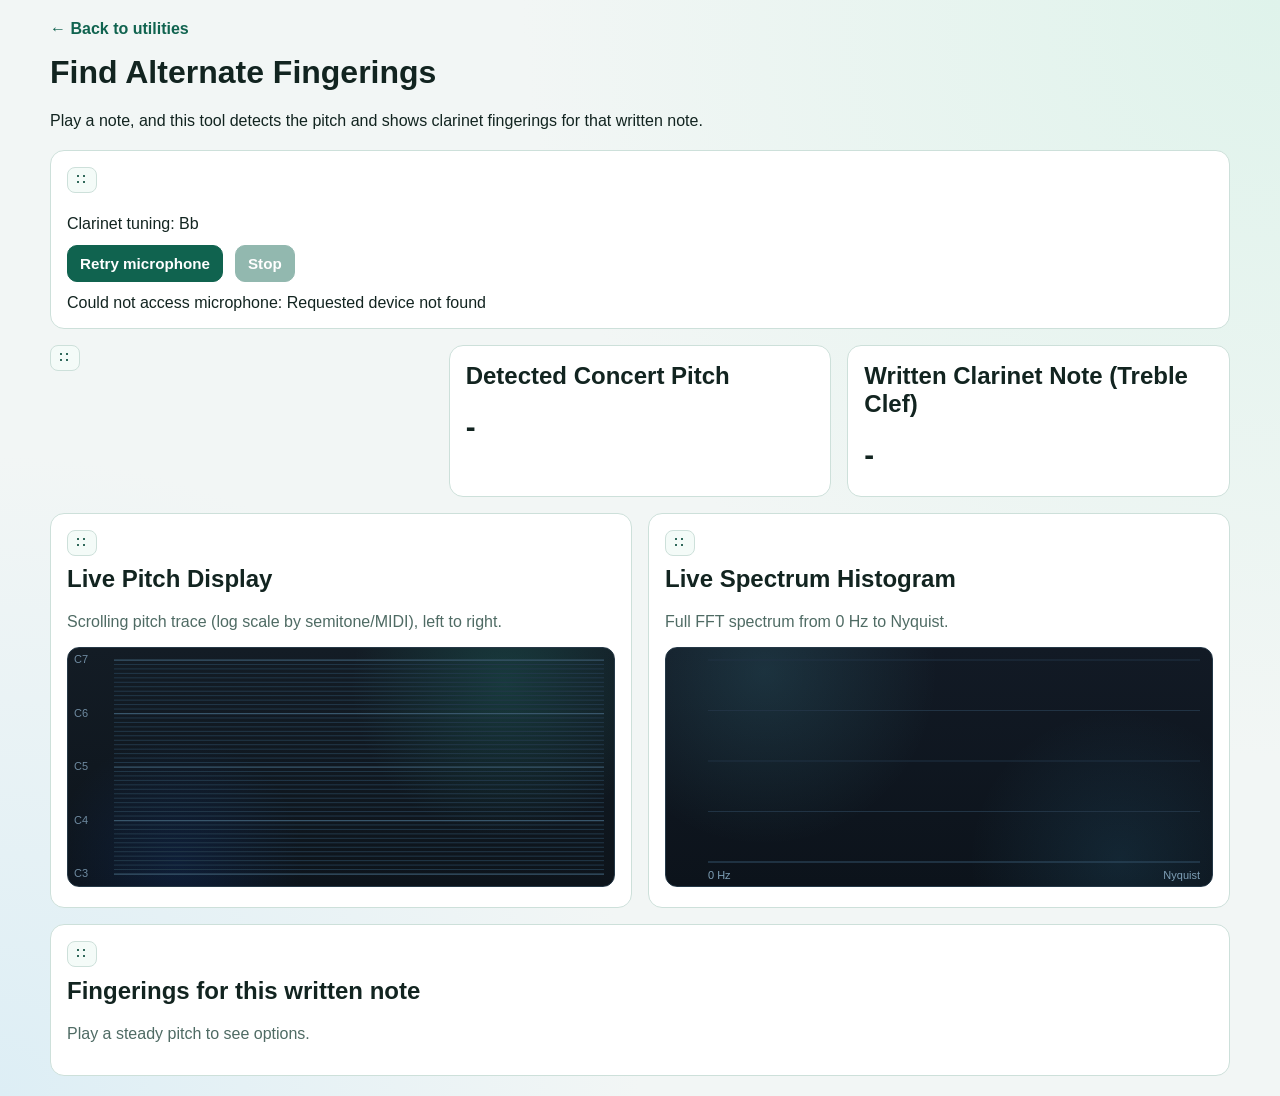
==== alternate-fingerings.html @ 59affca6 "improved layouts" ====
<!doctype html>
<html lang="en">
<head>
  <meta charset="UTF-8">
  <meta name="viewport" content="width=device-width, initial-scale=1.0">
  <title>Find Alternate Fingerings</title>
  <link rel="stylesheet" href="styles.css">
</head>
<body>
  <main class="page">
    <nav class="top-nav">
      <a href="index.html">← Back to utilities</a>
    </nav>

    <header>
      <h1>Find Alternate Fingerings</h1>
      <p>Play a note, and this tool detects the pitch and shows clarinet fingerings for that written note.</p>
    </header>

    <div id="workspace" class="workspace">
      <section class="controls">
        <p id="current-tuning" class="status">Clarinet tuning: -</p>
        <button id="retry-btn" type="button" hidden>Retry microphone</button>
        <button id="stop-btn" type="button" disabled>Stop</button>
        <p id="mic-status" class="status">Starting microphone...</p>
      </section>

      <section class="results">
        <article class="result-card">
          <h2>Detected Concert Pitch</h2>
          <p id="concert-note">-</p>
          <p id="concert-freq" class="muted"></p>
        </article>

        <article class="result-card">
          <h2>Written Clarinet Note (Treble Clef)</h2>
          <p id="written-note">-</p>
          <div id="staff"></div>
        </article>
      </section>

      <section class="pitch-visualizer">
        <h2>Live Pitch Display</h2>
        <p class="muted">Scrolling pitch trace (log scale by semitone/MIDI), left to right.</p>
        <canvas id="pitch-canvas" width="920" height="220" aria-label="Live pitch graph"></canvas>
      </section>

      <section class="spectrum-visualizer">
        <h2>Live Spectrum Histogram</h2>
        <p class="muted">Full FFT spectrum from 0 Hz to Nyquist.</p>
        <canvas id="spectrum-canvas" width="920" height="220" aria-label="Live spectrum histogram"></canvas>
      </section>

      <section class="fingerings">
        <h2>Fingerings for this written note</h2>
        <p id="fingering-note" class="muted">Play a steady pitch to see options.</p>
        <p id="fingering-visual-refs" class="muted"></p>
        <div id="fingering-list" class="fingering-list"></div>
      </section>
    </div>
  </main>

  <script src="js/music-core.js"></script>
  <script src="js/pitch-detector.js"></script>
  <script src="js/fingering-db.js"></script>
  <script src="js/reorder-panels.js"></script>
  <script src="js/alternate-fingerings.js"></script>
</body>
</html>
---- styles.css ----
:root {
  --bg: #f2f6f5;
  --card: #ffffff;
  --ink: #122420;
  --muted: #4f6b64;
  --line: #cde0da;
  --accent: #10634f;
  --accent-light: #e0f2ed;
}

* {
  box-sizing: border-box;
}

body {
  margin: 0;
  font-family: "Avenir Next", "Gill Sans", "Trebuchet MS", sans-serif;
  color: var(--ink);
  background:
    radial-gradient(circle at top right, #dff3eb 0%, transparent 45%),
    radial-gradient(circle at bottom left, #ddeef5 0%, transparent 38%),
    var(--bg);
  min-height: 100vh;
}

.page {
  max-width: 1220px;
  margin: 0 auto;
  padding: 1.25rem;
}

h1,
h2,
h3,
p {
  margin-top: 0;
}

.top-nav {
  margin-bottom: 1rem;
}

.top-nav a {
  color: var(--accent);
  text-decoration: none;
  font-weight: 700;
}

.workspace {
  display: flex;
  flex-direction: column;
  gap: 1rem;
  margin-top: 1.25rem;
}

.card-grid {
  margin-top: 1.5rem;
  display: grid;
  grid-template-columns: repeat(auto-fit, minmax(240px, 1fr));
  gap: 1rem;
}

.card,
.result-card,
.controls,
.fingerings,
.pitch-visualizer,
.spectrum-visualizer {
  background: var(--card);
  border: 1px solid var(--line);
  border-radius: 14px;
  padding: 1rem;
}

.card {
  text-decoration: none;
  color: inherit;
  transition: transform 140ms ease, box-shadow 140ms ease;
}

.card:hover,
.card:focus-visible {
  transform: translateY(-2px);
  box-shadow: 0 8px 18px rgba(20, 56, 47, 0.1);
}

.controls {
  display: flex;
  flex-wrap: wrap;
  align-items: center;
  gap: 0.75rem;
}

.controls label {
  font-weight: 700;
}

select,
button {
  border-radius: 10px;
  border: 1px solid var(--line);
  padding: 0.55rem 0.75rem;
  font-size: 0.95rem;
  font-family: inherit;
}

input[type="search"] {
  border-radius: 10px;
  border: 1px solid var(--line);
  padding: 0.55rem 0.75rem;
  font-size: 0.95rem;
  font-family: inherit;
}

button {
  background: var(--accent);
  border-color: var(--accent);
  color: #fff;
  font-weight: 700;
  cursor: pointer;
}

button:disabled {
  opacity: 0.45;
  cursor: not-allowed;
}

.status {
  flex-basis: 100%;
  margin: 0;
}

.reorderable-panel {
  margin-top: 0 !important;
  transition: transform 180ms ease, box-shadow 180ms ease, opacity 180ms ease;
}

.drag-handle {
  display: inline-flex;
  align-items: center;
  justify-content: center;
  width: 30px;
  height: 26px;
  padding: 0;
  border: 1px solid var(--line);
  border-radius: 8px;
  background: #f4fbf8;
  color: #0f4f3f;
  cursor: move;
  user-select: none;
  -webkit-user-select: none;
  -webkit-touch-callout: none;
  touch-action: manipulation;
  margin-bottom: 0.6rem;
}

.drag-grip {
  width: 14px;
  height: 14px;
  opacity: 0.85;
  background-image: radial-gradient(currentColor 1.4px, transparent 1.5px);
  background-size: 6px 6px;
  background-position: 0 0;
}

.reorderable-panel.is-reordering {
  opacity: 0.96;
  box-shadow: 0 18px 34px rgba(10, 34, 27, 0.25);
  position: relative;
  z-index: 18;
  cursor: grabbing;
}

body.reordering-active {
  user-select: none;
  -webkit-user-select: none;
}

body.reordering-active .reorderable-panel:not(.is-reordering) {
  transition: transform 220ms cubic-bezier(0.22, 1, 0.36, 1), box-shadow 180ms ease, opacity 180ms ease;
}

.results {
  display: grid;
  grid-template-columns: repeat(auto-fit, minmax(280px, 1fr));
  gap: 1rem;
}

.muted {
  color: var(--muted);
}

#concert-note,
#written-note {
  font-size: 1.85rem;
  font-weight: 800;
  margin-bottom: 0.5rem;
}

#pitch-canvas {
  width: 100%;
  height: 240px;
  border-radius: 12px;
  border: 1px solid #263947;
  background:
    radial-gradient(circle at 80% 15%, rgba(58, 247, 212, 0.14) 0%, transparent 32%),
    radial-gradient(circle at 20% 90%, rgba(18, 98, 255, 0.12) 0%, transparent 26%),
    linear-gradient(180deg, #131c25 0%, #0d141b 100%);
}

#spectrum-canvas {
  width: 100%;
  height: 240px;
  border-radius: 12px;
  border: 1px solid #243847;
  background:
    radial-gradient(circle at 18% 10%, rgba(104, 232, 255, 0.12) 0%, transparent 35%),
    radial-gradient(circle at 83% 89%, rgba(74, 198, 255, 0.1) 0%, transparent 30%),
    linear-gradient(180deg, #121a25 0%, #0c131b 100%);
}

.fingering-list {
  display: grid;
  grid-template-columns: repeat(auto-fit, minmax(240px, 1fr));
  gap: 0.75rem;
}

.chart-results {
  display: flex;
  flex-direction: column;
  gap: 0.9rem;
}

.chart-entry {
  border: 1px solid var(--line);
  border-radius: 12px;
  padding: 0.8rem;
  background: #f9fcfb;
}

.chart-entry h3 {
  margin-bottom: 0.3rem;
}

.fingering-card {
  border: 1px solid var(--line);
  border-radius: 12px;
  padding: 0.75rem;
  background: var(--accent-light);
}

.fingering-card h3 {
  margin-bottom: 0.35rem;
}

.fingering-card p {
  margin-bottom: 0.35rem;
}

.fingering-visual {
  margin: 0.55rem 0 0;
}

.fingering-visual img {
  width: 100%;
  border: 1px solid var(--line);
  border-radius: 10px;
  background: #fff;
}

.fingering-visual figcaption {
  margin-top: 0.3rem;
  font-size: 0.82rem;
  color: var(--muted);
}

.staff-svg {
  width: 100%;
  max-width: 360px;
  height: auto;
  border: 1px solid var(--line);
  border-radius: 10px;
  background: #fff;
}

.game-controls,
.game-info,
.score-panel,
.game-card {
  background: var(--card);
  border: 1px solid var(--line);
  border-radius: 14px;
  padding: 1rem;
}

.game-controls {
  margin-top: 1rem;
}

.control-row {
  display: flex;
  flex-wrap: wrap;
  gap: 0.6rem;
  align-items: center;
  margin-bottom: 0.7rem;
}

.control-row label {
  min-width: 210px;
  font-weight: 700;
}

.control-row input,
.control-row select {
  border-radius: 10px;
  border: 1px solid var(--line);
  padding: 0.55rem 0.75rem;
  font-size: 0.95rem;
  font-family: inherit;
}

.custom-controls {
  border: 1px dashed var(--line);
  border-radius: 12px;
  padding: 0.8rem;
  margin-top: 0.35rem;
  margin-bottom: 0.75rem;
}

.control-actions {
  display: flex;
  gap: 0.7rem;
  flex-wrap: wrap;
}

.register-options {
  display: flex;
  flex-wrap: wrap;
  gap: 0.8rem;
}

.register-options label {
  min-width: 0;
  font-weight: 600;
  display: inline-flex;
  align-items: center;
  gap: 0.35rem;
}

.game-info {
  margin-top: 1rem;
  display: grid;
  grid-template-columns: repeat(auto-fit, minmax(180px, 1fr));
  gap: 0.7rem;
}

.game-card h2 {
  margin-bottom: 0.5rem;
}

.big {
  font-size: 1.7rem;
  font-weight: 800;
  margin: 0;
}

.score-panel {
  margin-top: 1rem;
}

#score-output .staff-svg {
  max-width: none;
}

@media (min-width: 980px) {
  #workspace {
    display: grid;
    grid-template-columns: minmax(320px, 1fr) minmax(320px, 1fr);
    gap: 1rem;
  }

  #workspace .controls,
  #workspace .results,
  #workspace .fingerings {
    grid-column: 1 / -1;
  }

  #workspace .pitch-visualizer,
  #workspace .spectrum-visualizer {
    grid-column: span 1;
  }

  #play-after-workspace,
  #play-note-workspace,
  #fingering-chart-workspace {
    display: grid;
    grid-template-columns: minmax(320px, 1fr) minmax(320px, 1fr);
    gap: 1rem;
  }

  #play-after-workspace .score-panel,
  #play-note-workspace .score-panel,
  #fingering-chart-workspace .fingerings {
    grid-column: 1 / -1;
  }
}

@media (max-width: 620px) {
  .page {
    padding: 1rem;
  }

  .controls {
    align-items: stretch;
  }

  select,
  button,
  input[type="search"] {
    width: 100%;
  }

  .control-row label {
    min-width: 0;
    width: 100%;
  }

  .game-info {
    margin-top: 0.7rem;
    gap: 0.45rem;
    grid-template-columns: repeat(3, minmax(0, 1fr));
  }

  .game-card {
    padding: 0.55rem;
    border-radius: 10px;
  }

  .game-card h2 {
    margin-bottom: 0.35rem;
    font-size: 0.78rem;
    line-height: 1.15;
  }

  .big {
    font-size: 1.1rem;
    line-height: 1.05;
  }
}
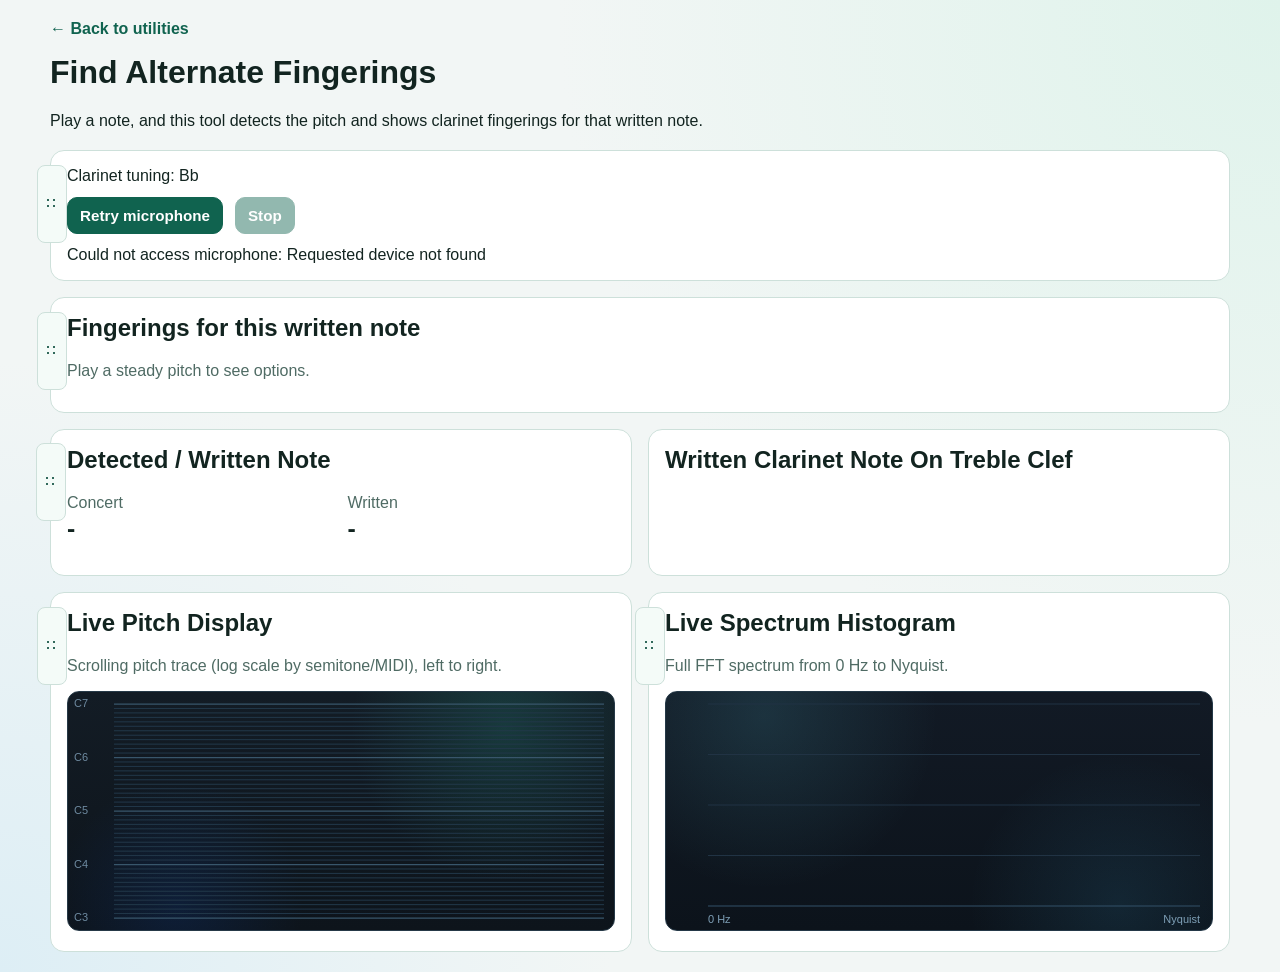
==== commit d822a2d0: "improved layouts more. Fixed fingering charts layout" ====
--- a/alternate-fingerings.html
+++ b/alternate-fingerings.html
@@ -25,16 +25,31 @@
         <p id="mic-status" class="status">Starting microphone...</p>
       </section>
 
+      <section class="fingerings">
+        <h2>Fingerings for this written note</h2>
+        <p id="fingering-note" class="muted">Play a steady pitch to see options.</p>
+        <p id="fingering-visual-refs" class="muted"></p>
+        <div id="fingering-list" class="fingering-list"></div>
+      </section>
+
       <section class="results">
         <article class="result-card">
-          <h2>Detected Concert Pitch</h2>
-          <p id="concert-note">-</p>
+          <h2>Detected / Written Note</h2>
+          <div class="note-pair-row">
+            <div class="note-pair-item">
+              <p class="muted">Concert</p>
+              <p id="concert-note">-</p>
+            </div>
+            <div class="note-pair-item">
+              <p class="muted">Written</p>
+              <p id="written-note">-</p>
+            </div>
+          </div>
           <p id="concert-freq" class="muted"></p>
         </article>
 
         <article class="result-card">
-          <h2>Written Clarinet Note (Treble Clef)</h2>
-          <p id="written-note">-</p>
+          <h2>Written Clarinet Note On Treble Clef</h2>
           <div id="staff"></div>
         </article>
       </section>
@@ -50,13 +65,6 @@
         <p class="muted">Full FFT spectrum from 0 Hz to Nyquist.</p>
         <canvas id="spectrum-canvas" width="920" height="220" aria-label="Live spectrum histogram"></canvas>
       </section>
-
-      <section class="fingerings">
-        <h2>Fingerings for this written note</h2>
-        <p id="fingering-note" class="muted">Play a steady pitch to see options.</p>
-        <p id="fingering-visual-refs" class="muted"></p>
-        <div id="fingering-list" class="fingering-list"></div>
-      </section>
     </div>
   </main>
 
--- a/styles.css
+++ b/styles.css
@@ -133,14 +133,19 @@
 .reorderable-panel {
   margin-top: 0 !important;
   transition: transform 180ms ease, box-shadow 180ms ease, opacity 180ms ease;
+  position: relative;
 }
 
 .drag-handle {
+  position: absolute;
+  left: -14px;
+  top: 14px;
+  z-index: 12;
   display: inline-flex;
   align-items: center;
   justify-content: center;
   width: 30px;
-  height: 26px;
+  height: 78px;
   padding: 0;
   border: 1px solid var(--line);
   border-radius: 8px;
@@ -151,7 +156,7 @@
   -webkit-user-select: none;
   -webkit-touch-callout: none;
   touch-action: manipulation;
-  margin-bottom: 0.6rem;
+  margin: 0;
 }
 
 .drag-grip {
@@ -195,6 +200,23 @@
   font-size: 1.85rem;
   font-weight: 800;
   margin-bottom: 0.5rem;
+}
+
+.note-pair-row {
+  display: grid;
+  grid-template-columns: repeat(2, minmax(0, 1fr));
+  gap: 0.8rem;
+  align-items: end;
+}
+
+.note-pair-item p.muted {
+  margin-bottom: 0.2rem;
+}
+
+.note-pair-item #concert-note,
+.note-pair-item #written-note {
+  margin-bottom: 0;
+  font-size: 1.55rem;
 }
 
 #pitch-canvas {
@@ -226,20 +248,54 @@
 }
 
 .chart-results {
-  display: flex;
-  flex-direction: column;
-  gap: 0.9rem;
+  display: grid;
+  grid-template-columns: repeat(auto-fit, minmax(240px, 1fr));
+  gap: 0.6rem;
 }
 
 .chart-entry {
   border: 1px solid var(--line);
   border-radius: 12px;
-  padding: 0.8rem;
+  padding: 0.45rem 0.55rem;
   background: #f9fcfb;
 }
 
-.chart-entry h3 {
-  margin-bottom: 0.3rem;
+.chart-entry-summary {
+  font-weight: 700;
+  cursor: pointer;
+  font-size: 0.93rem;
+}
+
+.chart-entry > .muted {
+  margin: 0.42rem 0 0.4rem;
+  font-size: 0.82rem;
+}
+
+.chart-fingering-list {
+  margin: 0;
+  padding-left: 1rem;
+  display: grid;
+  gap: 0.3rem;
+}
+
+.chart-fingering-item {
+  font-size: 0.82rem;
+  line-height: 1.28;
+}
+
+.chart-fingering-type {
+  display: inline-block;
+  font-size: 0.74rem;
+  font-weight: 700;
+  border: 1px solid var(--line);
+  background: #eef7f3;
+  border-radius: 999px;
+  padding: 0.06rem 0.4rem;
+}
+
+.chart-fingering-keys,
+.chart-fingering-info {
+  color: var(--muted);
 }
 
 .fingering-card {
@@ -255,6 +311,27 @@
 
 .fingering-card p {
   margin-bottom: 0.35rem;
+}
+
+.fingering-card-compact {
+  padding: 0.55rem 0.6rem;
+}
+
+.fingering-card-compact h3 {
+  font-size: 0.95rem;
+  margin-bottom: 0.25rem;
+}
+
+.fingering-card-compact p {
+  margin-bottom: 0.25rem;
+  font-size: 0.84rem;
+  line-height: 1.26;
+}
+
+.fingering-guide-link {
+  margin: 0.24rem 0 0;
+  font-size: 0.8rem;
+  color: var(--muted);
 }
 
 .fingering-visual {
@@ -446,4 +523,78 @@
     font-size: 1.1rem;
     line-height: 1.05;
   }
-}
+
+  .drag-handle {
+    left: -10px;
+    top: 10px;
+    width: 28px;
+    height: 72px;
+  }
+
+  .note-pair-row {
+    gap: 0.5rem;
+  }
+
+  .note-pair-item #concert-note,
+  .note-pair-item #written-note {
+    font-size: 1.18rem;
+    line-height: 1.1;
+    white-space: nowrap;
+  }
+
+  .chart-results {
+    grid-template-columns: repeat(2, minmax(0, 1fr));
+    gap: 0.45rem;
+  }
+
+  .chart-entry {
+    padding: 0.4rem 0.45rem;
+  }
+
+  .chart-entry-summary {
+    font-size: 0.79rem;
+    line-height: 1.2;
+  }
+
+  .chart-entry > .muted {
+    font-size: 0.72rem;
+    margin: 0.26rem 0 0.26rem;
+  }
+
+  .chart-fingering-list {
+    gap: 0.22rem;
+    padding-left: 0.9rem;
+  }
+
+  .chart-fingering-item {
+    font-size: 0.72rem;
+    line-height: 1.18;
+  }
+
+  .chart-fingering-type {
+    font-size: 0.66rem;
+    padding: 0.04rem 0.3rem;
+  }
+
+  .fingering-list {
+    grid-template-columns: 1fr;
+    gap: 0.45rem;
+  }
+
+  .fingering-card-compact {
+    padding: 0.48rem 0.52rem;
+  }
+
+  .fingering-card-compact h3 {
+    font-size: 0.9rem;
+  }
+
+  .fingering-card-compact p {
+    font-size: 0.78rem;
+    margin-bottom: 0.2rem;
+  }
+
+  .fingering-guide-link {
+    font-size: 0.74rem;
+  }
+}
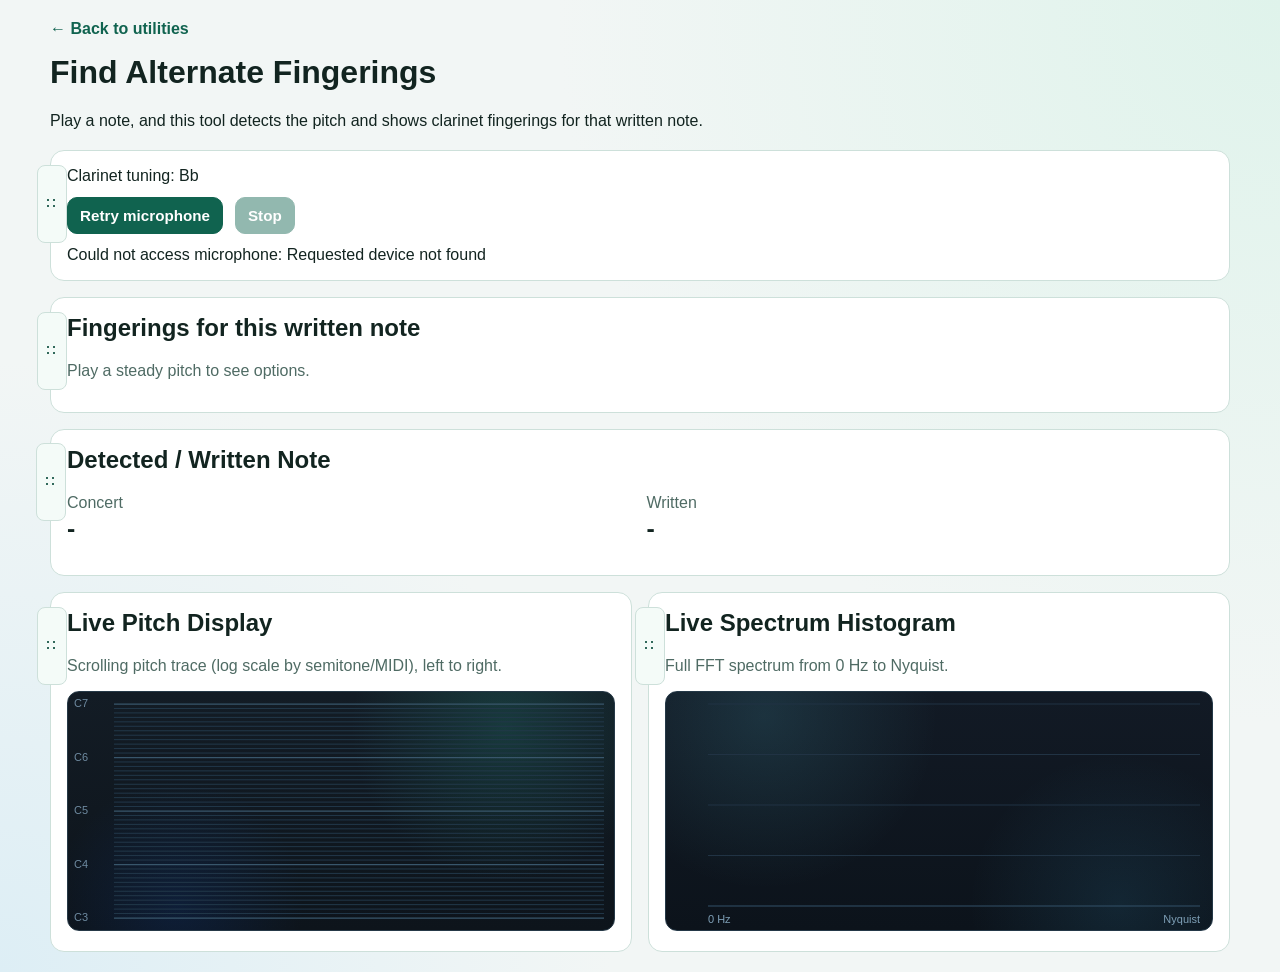
==== commit 4f7fa903: "fixed fingerings! Lots of work hehe" ====
--- a/alternate-fingerings.html
+++ b/alternate-fingerings.html
@@ -42,15 +42,13 @@
             </div>
             <div class="note-pair-item">
               <p class="muted">Written</p>
-              <p id="written-note">-</p>
+              <div class="written-inline">
+                <p id="written-note">-</p>
+                <div id="staff"></div>
+              </div>
             </div>
           </div>
           <p id="concert-freq" class="muted"></p>
-        </article>
-
-        <article class="result-card">
-          <h2>Written Clarinet Note On Treble Clef</h2>
-          <div id="staff"></div>
         </article>
       </section>
 
@@ -69,6 +67,7 @@
   </main>
 
   <script src="js/music-core.js"></script>
+  <script src="js/staff-render.js"></script>
   <script src="js/pitch-detector.js"></script>
   <script src="js/fingering-db.js"></script>
   <script src="js/reorder-panels.js"></script>
--- a/styles.css
+++ b/styles.css
@@ -110,6 +110,14 @@
   padding: 0.55rem 0.75rem;
   font-size: 0.95rem;
   font-family: inherit;
+}
+
+textarea {
+  border-radius: 10px;
+  border: 1px solid var(--line);
+  padding: 0.55rem 0.75rem;
+  font-size: 0.9rem;
+  font-family: "SFMono-Regular", Menlo, Monaco, Consolas, "Liberation Mono", monospace;
 }
 
 button {
@@ -209,6 +217,17 @@
   align-items: end;
 }
 
+.written-inline {
+  display: flex;
+  align-items: center;
+  gap: 0.5rem;
+}
+
+.written-inline .staff-svg {
+  max-width: 175px;
+  margin-left: 0.2rem;
+}
+
 .note-pair-item p.muted {
   margin-bottom: 0.2rem;
 }
@@ -248,39 +267,79 @@
 }
 
 .chart-results {
-  display: grid;
-  grid-template-columns: repeat(auto-fit, minmax(240px, 1fr));
-  gap: 0.6rem;
-}
-
-.chart-entry {
+  display: flex;
+  flex-direction: column;
+  gap: 0.65rem;
+}
+
+.chart-note-block {
   border: 1px solid var(--line);
   border-radius: 12px;
-  padding: 0.45rem 0.55rem;
+  padding: 0.55rem 0.6rem;
   background: #f9fcfb;
 }
 
-.chart-entry-summary {
-  font-weight: 700;
-  cursor: pointer;
-  font-size: 0.93rem;
-}
-
-.chart-entry > .muted {
-  margin: 0.42rem 0 0.4rem;
+.chart-note-title {
+  margin: 0 0 0.2rem;
+  font-size: 0.95rem;
+}
+
+.chart-note-subtitle {
+  margin: 0 0 0.4rem;
+  font-size: 0.8rem;
+}
+
+.chart-note-rows {
+  display: grid;
+  gap: 0.45rem;
+}
+
+.chart-fingering-row {
+  display: grid;
+  grid-template-columns: 128px 132px minmax(0, 1fr);
+  gap: 0.5rem;
+  align-items: center;
+  padding-top: 0.26rem;
+  border-top: 1px dashed #d7e7e1;
+}
+
+.chart-fingering-row:first-child {
+  border-top: 0;
+  padding-top: 0;
+}
+
+.chart-clef-col,
+.chart-clef-spacer {
+  min-height: 84px;
+}
+
+.chart-staff-svg {
+  display: block;
+  width: 124px;
+  height: auto;
+  border: 1px solid var(--line);
+  border-radius: 8px;
+  background: #fff;
+}
+
+.chart-fingering-visual .fingering-image-frame {
+  width: 126px;
+}
+
+.chart-fingering-visual .fingering-image-frame > img {
+  display: block;
+  width: 100%;
+  height: auto;
+}
+
+.chart-fingering-text p {
+  margin: 0 0 0.22rem;
   font-size: 0.82rem;
-}
-
-.chart-fingering-list {
-  margin: 0;
-  padding-left: 1rem;
-  display: grid;
-  gap: 0.3rem;
-}
-
-.chart-fingering-item {
-  font-size: 0.82rem;
-  line-height: 1.28;
+  line-height: 1.25;
+}
+
+.chart-fingering-text p:last-child {
+  margin-bottom: 0;
 }
 
 .chart-fingering-type {
@@ -293,9 +352,13 @@
   padding: 0.06rem 0.4rem;
 }
 
-.chart-fingering-keys,
 .chart-fingering-info {
   color: var(--muted);
+}
+
+.chart-fingering-keys {
+  color: #27443c;
+  overflow-wrap: anywhere;
 }
 
 .fingering-card {
@@ -311,6 +374,10 @@
 
 .fingering-card p {
   margin-bottom: 0.35rem;
+}
+
+.fingering-content {
+  min-width: 0;
 }
 
 .fingering-card-compact {
@@ -334,14 +401,51 @@
   color: var(--muted);
 }
 
+.fingering-card-horizontal {
+  display: grid;
+  grid-template-columns: 150px minmax(0, 1fr);
+  gap: 0.65rem;
+  align-items: start;
+}
+
+.fingering-card-horizontal .fingering-visual {
+  margin: 0;
+}
+
+.fingering-card-horizontal .fingering-visual figcaption {
+  margin-top: 0.18rem;
+  font-size: 0.74rem;
+}
+
+.fingering-image-frame {
+  position: relative;
+  border: 1px solid var(--line);
+  border-radius: 10px;
+  background: #fff;
+  overflow: hidden;
+}
+
+.fingering-inline-svg {
+  display: block;
+  width: 100%;
+  height: auto;
+}
+
+.fingering-overlay-svg {
+  position: absolute;
+  inset: 0;
+  width: 100%;
+  height: 100%;
+  pointer-events: none;
+}
+
 .fingering-visual {
   margin: 0.55rem 0 0;
 }
 
 .fingering-visual img {
   width: 100%;
-  border: 1px solid var(--line);
-  border-radius: 10px;
+  display: block;
   background: #fff;
 }
 
@@ -410,6 +514,110 @@
   flex-wrap: wrap;
 }
 
+.mapping-grid {
+  display: grid;
+  gap: 0.7rem;
+}
+
+.mapping-row {
+  display: grid;
+  gap: 0.35rem;
+  border: 1px solid var(--line);
+  border-radius: 10px;
+  padding: 0.55rem;
+  background: #f9fcfb;
+}
+
+.mapping-key {
+  font-size: 0.9rem;
+  font-weight: 700;
+  color: #15332c;
+}
+
+.mapping-canvas {
+  border: 1px solid var(--line);
+  border-radius: 10px;
+  padding: 0.45rem;
+  background: #fff;
+  min-height: 260px;
+}
+
+.mapping-template-svg {
+  width: 100%;
+  max-width: 220px;
+  height: auto;
+  display: block;
+  margin: 0 auto;
+}
+
+.mapping-template-svg .mapping-layer-group.is-unselected {
+  opacity: 0.18;
+}
+
+.mapping-template-svg .mapping-layer-group.is-selected {
+  opacity: 1;
+}
+
+.mapping-template-svg .mapping-layer-group.is-selected path,
+.mapping-template-svg .mapping-layer-group.is-selected circle,
+.mapping-template-svg .mapping-layer-group.is-selected ellipse,
+.mapping-template-svg .mapping-layer-group.is-selected rect,
+.mapping-template-svg .mapping-layer-group.is-selected polygon,
+.mapping-template-svg .mapping-layer-group.is-selected polyline,
+.mapping-template-svg .mapping-layer-group.is-selected line {
+  stroke: #0a0a0a !important;
+  fill: #0a0a0a !important;
+}
+
+.mapping-selected {
+  display: flex;
+  flex-wrap: wrap;
+  gap: 0.35rem;
+  font-size: 0.83rem;
+  color: var(--muted);
+}
+
+.mapping-pill {
+  display: inline-flex;
+  align-items: center;
+  border: 1px solid var(--line);
+  border-radius: 999px;
+  background: #eef7f3;
+  color: #16372f;
+  padding: 0.16rem 0.48rem;
+  font-weight: 700;
+}
+
+.mapping-layer-list {
+  display: flex;
+  flex-wrap: wrap;
+  gap: 0.35rem;
+}
+
+.mapping-layer-btn {
+  border: 1px solid var(--line);
+  background: #fff;
+  color: #24463e;
+  border-radius: 999px;
+  padding: 0.18rem 0.52rem;
+  font-size: 0.78rem;
+  font-weight: 700;
+  cursor: pointer;
+}
+
+.mapping-layer-btn.is-selected {
+  background: #10634f;
+  border-color: #10634f;
+  color: #fff;
+}
+
+.mapping-json {
+  width: 100%;
+  min-height: 220px;
+  resize: vertical;
+  margin-bottom: 0.65rem;
+}
+
 .register-options {
   display: flex;
   flex-wrap: wrap;
@@ -542,23 +750,73 @@
     white-space: nowrap;
   }
 
+  .written-inline {
+    gap: 0.3rem;
+  }
+
+  .written-inline .staff-svg {
+    max-width: 110px;
+  }
+
   .chart-results {
-    grid-template-columns: repeat(2, minmax(0, 1fr));
     gap: 0.45rem;
   }
 
-  .chart-entry {
-    padding: 0.4rem 0.45rem;
-  }
-
-  .chart-entry-summary {
-    font-size: 0.79rem;
-    line-height: 1.2;
-  }
-
-  .chart-entry > .muted {
-    font-size: 0.72rem;
-    margin: 0.26rem 0 0.26rem;
+  .chart-note-block {
+    padding: 0.42rem 0.46rem;
+  }
+
+  .chart-note-title {
+    font-size: 0.84rem;
+  }
+
+  .chart-note-subtitle {
+    font-size: 0.7rem;
+    margin-bottom: 0.24rem;
+  }
+
+  .chart-note-rows {
+    gap: 0.32rem;
+  }
+
+  .chart-fingering-row {
+    grid-template-columns: 80px 82px minmax(0, 1fr);
+    gap: 0.3rem;
+    padding-top: 0.22rem;
+  }
+
+  .chart-clef-col,
+  .chart-clef-spacer {
+    min-height: 56px;
+  }
+
+  .chart-staff-svg {
+    width: 78px;
+    border-radius: 6px;
+  }
+
+  .chart-fingering-visual .fingering-image-frame {
+    width: 80px;
+  }
+
+  .chart-fingering-visual .fingering-image-frame > img {
+    border-radius: 6px;
+  }
+
+  .chart-fingering-text p {
+    font-size: 0.7rem;
+    margin-bottom: 0.16rem;
+    line-height: 1.17;
+  }
+
+  .chart-fingering-keys {
+    font-size: 0.66rem;
+    line-height: 1.16;
+  }
+
+  .chart-fingering-type {
+    font-size: 0.62rem;
+    padding: 0.03rem 0.26rem;
   }
 
   .chart-fingering-list {
@@ -597,4 +855,14 @@
   .fingering-guide-link {
     font-size: 0.74rem;
   }
-}
+
+  .fingering-card-horizontal {
+    grid-template-columns: 108px minmax(0, 1fr);
+    gap: 0.4rem;
+  }
+
+  .fingering-card-horizontal .fingering-visual figcaption {
+    font-size: 0.68rem;
+  }
+
+}
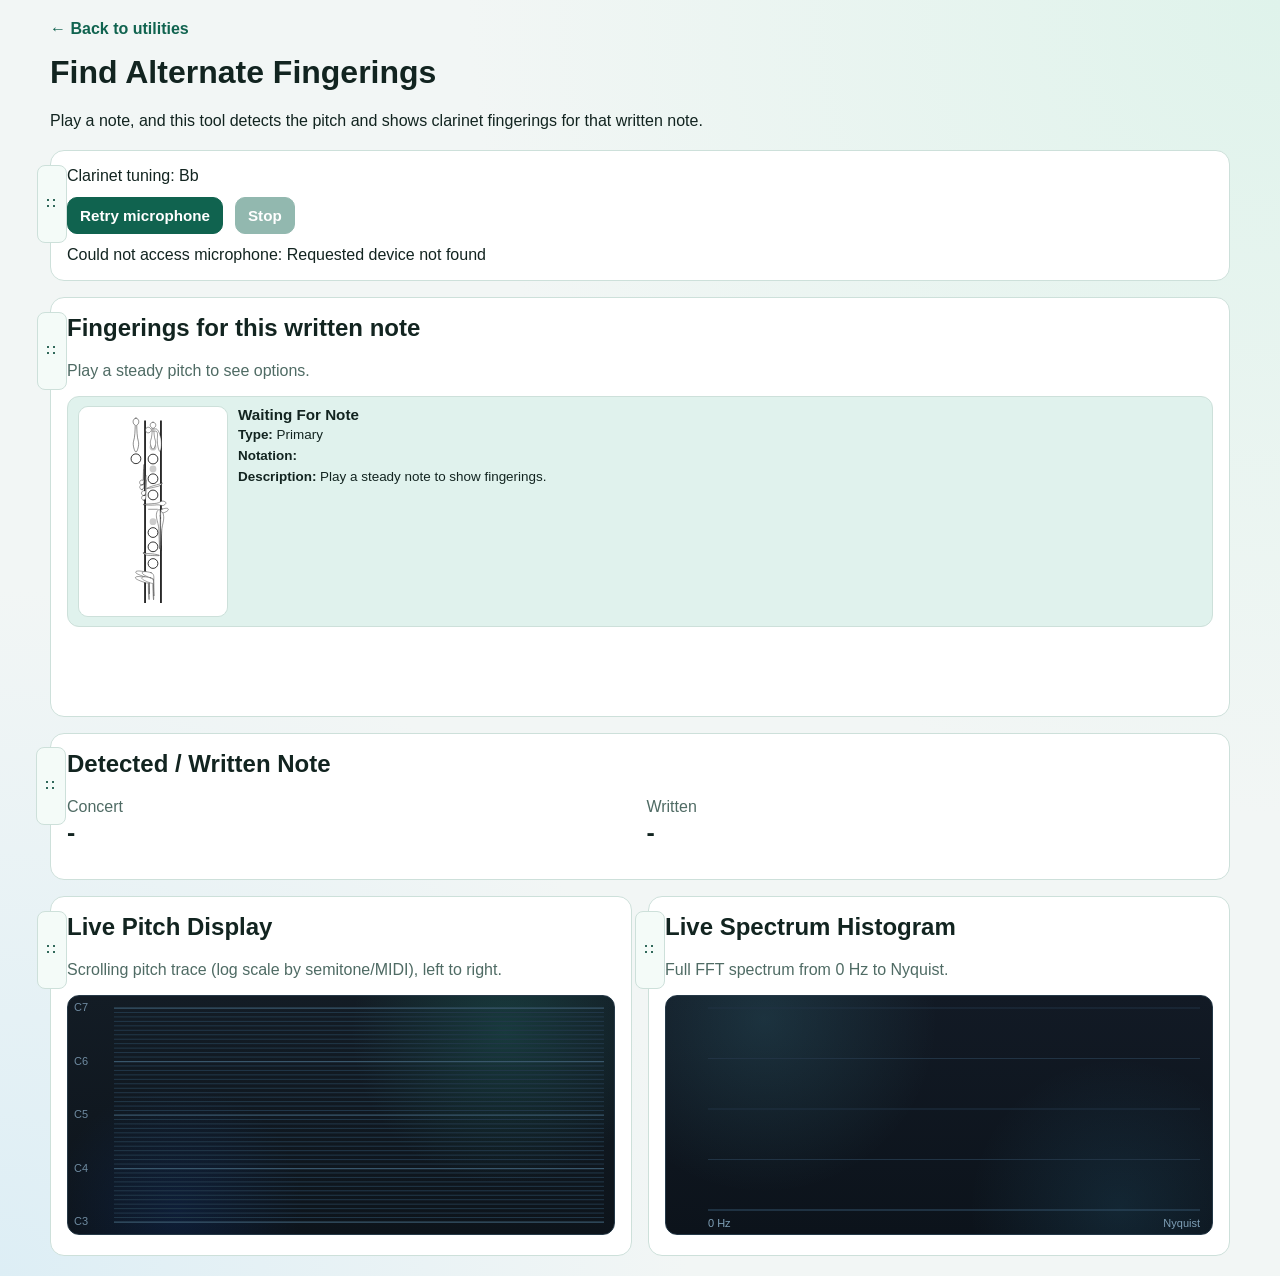
==== commit 194b4a35: "polished find alternate fingerings" ====
--- a/alternate-fingerings.html
+++ b/alternate-fingerings.html
@@ -25,10 +25,9 @@
         <p id="mic-status" class="status">Starting microphone...</p>
       </section>
 
-      <section class="fingerings">
+      <section id="alternate-fingerings-panel" class="fingerings">
         <h2>Fingerings for this written note</h2>
         <p id="fingering-note" class="muted">Play a steady pitch to see options.</p>
-        <p id="fingering-visual-refs" class="muted"></p>
         <div id="fingering-list" class="fingering-list"></div>
       </section>
 
@@ -70,6 +69,7 @@
   <script src="js/staff-render.js"></script>
   <script src="js/pitch-detector.js"></script>
   <script src="js/fingering-db.js"></script>
+  <script src="js/fingering-renderer.js"></script>
   <script src="js/reorder-panels.js"></script>
   <script src="js/alternate-fingerings.js"></script>
 </body>
--- a/styles.css
+++ b/styles.css
@@ -266,6 +266,32 @@
   gap: 0.75rem;
 }
 
+#alternate-fingerings-panel {
+  min-height: 420px;
+}
+
+#alternate-fingerings-panel .fingering-list {
+  min-height: 0;
+  align-items: start;
+  align-content: start;
+}
+
+.fingering-placeholder {
+  display: grid;
+  grid-template-columns: 150px minmax(0, 1fr);
+  gap: 0.65rem;
+  align-items: start;
+}
+
+.fingering-placeholder-text h3 {
+  margin: 0 0 0.35rem;
+}
+
+.fingering-placeholder-text p {
+  margin: 0;
+  color: var(--muted);
+}
+
 .chart-results {
   display: flex;
   flex-direction: column;
@@ -839,6 +865,19 @@
     gap: 0.45rem;
   }
 
+  #alternate-fingerings-panel {
+    min-height: 360px;
+  }
+
+  #alternate-fingerings-panel .fingering-list {
+    min-height: 0;
+  }
+
+  .fingering-placeholder {
+    grid-template-columns: 108px minmax(0, 1fr);
+    gap: 0.4rem;
+  }
+
   .fingering-card-compact {
     padding: 0.48rem 0.52rem;
   }
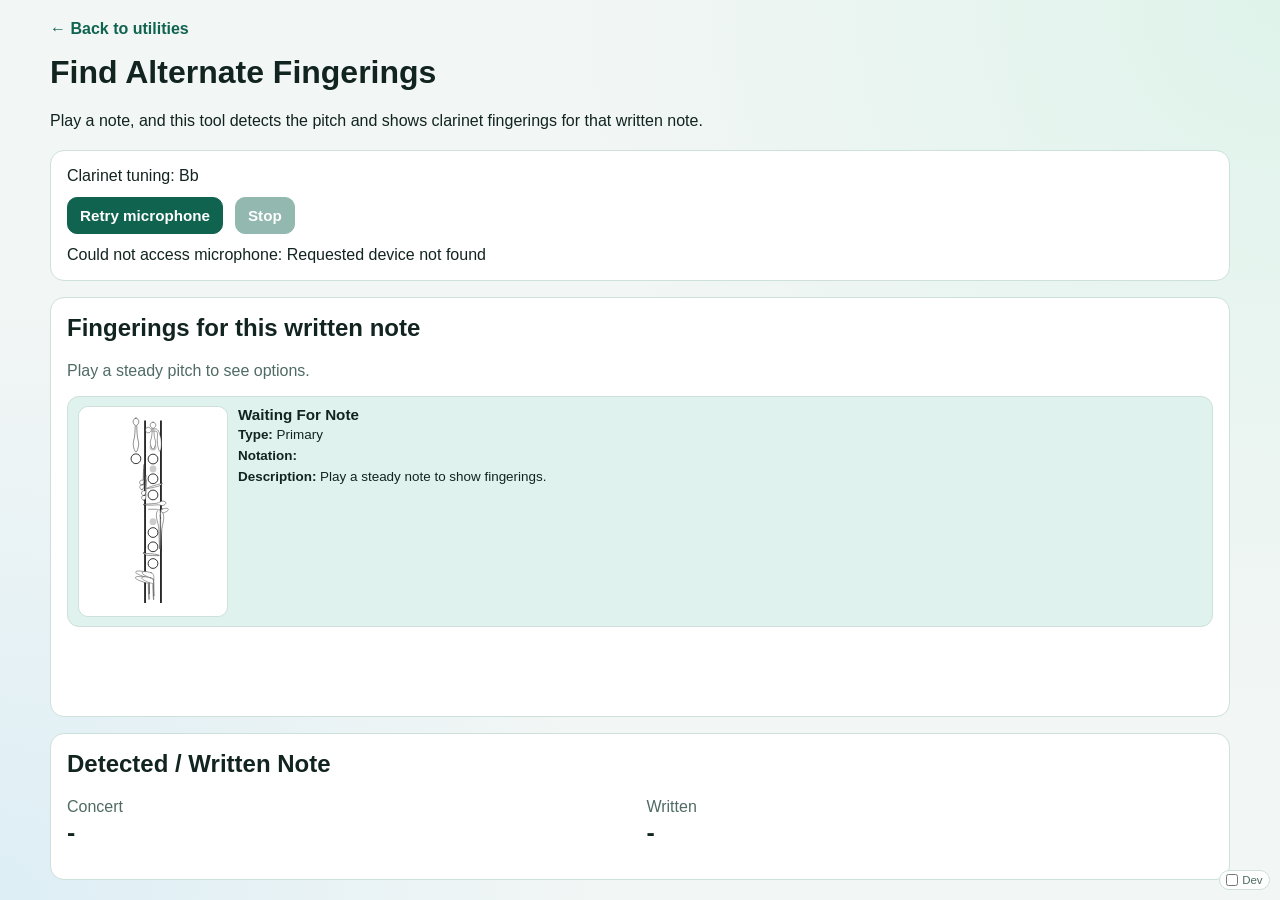
==== commit d92c8970: "placed some things in dev mode. Removed panel system. Introduced favicon" ====
--- a/alternate-fingerings.html
+++ b/alternate-fingerings.html
@@ -4,6 +4,7 @@
   <meta charset="UTF-8">
   <meta name="viewport" content="width=device-width, initial-scale=1.0">
   <title>Find Alternate Fingerings</title>
+  <link rel="icon" href="favicon.svg" type="image/svg+xml">
   <link rel="stylesheet" href="styles.css">
 </head>
 <body>
@@ -51,13 +52,13 @@
         </article>
       </section>
 
-      <section class="pitch-visualizer">
+      <section class="pitch-visualizer" data-dev-only hidden>
         <h2>Live Pitch Display</h2>
         <p class="muted">Scrolling pitch trace (log scale by semitone/MIDI), left to right.</p>
         <canvas id="pitch-canvas" width="920" height="220" aria-label="Live pitch graph"></canvas>
       </section>
 
-      <section class="spectrum-visualizer">
+      <section class="spectrum-visualizer" data-dev-only hidden>
         <h2>Live Spectrum Histogram</h2>
         <p class="muted">Full FFT spectrum from 0 Hz to Nyquist.</p>
         <canvas id="spectrum-canvas" width="920" height="220" aria-label="Live spectrum histogram"></canvas>
@@ -66,11 +67,11 @@
   </main>
 
   <script src="js/music-core.js"></script>
+  <script src="js/dev-mode.js"></script>
   <script src="js/staff-render.js"></script>
   <script src="js/pitch-detector.js"></script>
   <script src="js/fingering-db.js"></script>
   <script src="js/fingering-renderer.js"></script>
-  <script src="js/reorder-panels.js"></script>
   <script src="js/alternate-fingerings.js"></script>
 </body>
 </html>
--- a/styles.css
+++ b/styles.css
@@ -490,6 +490,57 @@
   background: #fff;
 }
 
+.staff-showcase-grid {
+  display: grid;
+  gap: 0.9rem;
+}
+
+.staff-showcase-card {
+  border: 1px solid var(--line);
+  border-radius: 14px;
+  background: var(--panel);
+  padding: 0.8rem;
+}
+
+.staff-showcase-card h3 {
+  margin: 0 0 0.3rem;
+}
+
+.staff-showcase-card .muted {
+  margin: 0 0 0.5rem;
+}
+
+.staff-showcase-frame {
+  border: 1px solid var(--line);
+  border-radius: 12px;
+  background: #fff;
+  padding: 0.2rem;
+  overflow-x: auto;
+}
+
+.dev-mode-toggle {
+  position: fixed;
+  right: 10px;
+  bottom: 10px;
+  z-index: 50;
+  display: inline-flex;
+  align-items: center;
+  gap: 0.26rem;
+  font-size: 0.72rem;
+  color: var(--muted);
+  background: rgba(255, 255, 255, 0.88);
+  border: 1px solid var(--line);
+  border-radius: 999px;
+  padding: 0.18rem 0.4rem;
+  user-select: none;
+}
+
+.dev-mode-toggle input[type="checkbox"] {
+  width: 12px;
+  height: 12px;
+  margin: 0;
+}
+
 .game-controls,
 .game-info,
 .score-panel,
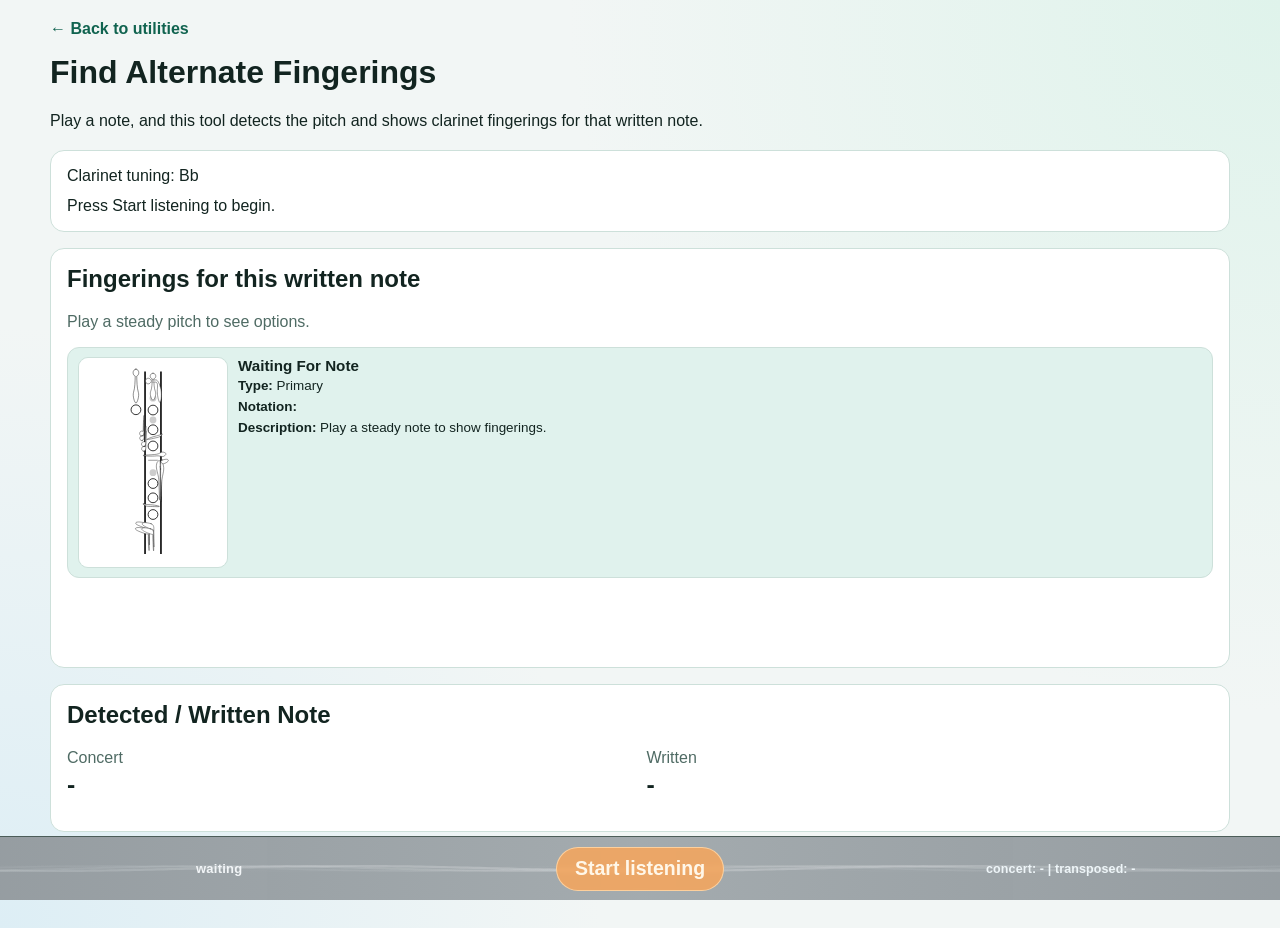
==== commit b1d8886a: "much nicer bottom bar" ====
--- a/alternate-fingerings.html
+++ b/alternate-fingerings.html
@@ -21,9 +21,7 @@
     <div id="workspace" class="workspace">
       <section class="controls">
         <p id="current-tuning" class="status">Clarinet tuning: -</p>
-        <button id="retry-btn" type="button" hidden>Retry microphone</button>
-        <button id="stop-btn" type="button" disabled>Stop</button>
-        <p id="mic-status" class="status">Starting microphone...</p>
+        <p id="mic-status" class="status">Press Start listening to begin.</p>
       </section>
 
       <section id="alternate-fingerings-panel" class="fingerings">
@@ -68,6 +66,7 @@
 
   <script src="js/music-core.js"></script>
   <script src="js/dev-mode.js"></script>
+  <script src="js/bottom-bar.js"></script>
   <script src="js/staff-render.js"></script>
   <script src="js/pitch-detector.js"></script>
   <script src="js/fingering-db.js"></script>
--- a/styles.css
+++ b/styles.css
@@ -23,6 +23,10 @@
   min-height: 100vh;
 }
 
+body.has-bottom-bar {
+  padding-bottom: 76px;
+}
+
 .page {
   max-width: 1220px;
   margin: 0 auto;
@@ -541,6 +545,137 @@
   margin: 0;
 }
 
+.bottom-bar {
+  position: fixed;
+  left: 0;
+  right: 0;
+  bottom: 0;
+  height: 64px;
+  z-index: 40;
+  overflow: hidden;
+  background: rgba(16, 25, 24, 0.9);
+  backdrop-filter: blur(4px);
+  border-top: 1px solid rgba(178, 215, 200, 0.28);
+}
+
+.bottom-bar-canvas {
+  position: absolute;
+  inset: 0;
+  width: 100%;
+  height: 100%;
+}
+
+.bottom-bar-content {
+  position: relative;
+  z-index: 1;
+  height: 100%;
+  display: grid;
+  grid-template-columns: repeat(3, minmax(0, 1fr));
+  align-items: center;
+  gap: 0.4rem;
+  padding: 0.55rem 0.75rem;
+}
+
+.bottom-bar-content.without-pitch {
+  grid-template-columns: repeat(2, minmax(0, 1fr));
+}
+
+.bottom-bar-section {
+  min-width: 0;
+  display: flex;
+  align-items: center;
+  justify-content: center;
+}
+
+.bottom-bar-status {
+  display: inline-flex;
+  align-items: center;
+  justify-content: center;
+  font-size: 0.81rem;
+  font-weight: 700;
+  color: #eff4f6;
+  text-transform: lowercase;
+  letter-spacing: 0.02em;
+  justify-self: center;
+  min-width: 84px;
+}
+
+.bottom-bar-actions {
+  display: inline-flex;
+  align-items: center;
+  justify-content: center;
+  justify-self: center;
+  min-width: 0;
+}
+
+.bottom-bar-actions button {
+  border: 1px solid rgba(229, 233, 231, 0.42);
+  background: rgba(255, 255, 255, 0.08);
+  color: #f7f7f1;
+  border-radius: 999px;
+  padding: 0 1.1rem;
+  font-size: 1.22rem;
+  font-weight: 700;
+  line-height: 1;
+  backdrop-filter: blur(2px);
+  min-width: 124px;
+  height: 44px;
+}
+
+.bottom-bar-pitch {
+  display: inline-flex;
+  align-items: center;
+  justify-content: center;
+  font-size: 0.78rem;
+  font-weight: 600;
+  color: #eef5f8;
+  letter-spacing: 0.01em;
+  text-transform: none;
+  white-space: nowrap;
+  overflow: hidden;
+  text-overflow: ellipsis;
+  max-width: 100%;
+}
+
+.bottom-bar.waiting .bottom-bar-status {
+  color: #f2f5f7;
+}
+
+.bottom-bar.listening .bottom-bar-status {
+  color: #d4f6ff;
+}
+
+.bottom-bar-actions button.is-warm {
+  background: rgba(255, 166, 84, 0.78);
+  border-color: rgba(255, 210, 160, 0.95);
+  color: #fff7e9;
+}
+
+.bottom-bar-actions button.is-cold {
+  background: rgba(65, 157, 188, 0.8);
+  border-color: rgba(170, 229, 246, 0.95);
+  color: #ecfbff;
+}
+
+.bottom-bar-actions button.needs-attention {
+  animation: bottom-bar-start-attention 1.8s ease-in-out infinite;
+}
+
+@keyframes bottom-bar-start-attention {
+  0% {
+    transform: scale(1);
+    box-shadow: 0 0 0 0 rgba(255, 176, 112, 0.55);
+  }
+  45% {
+    transform: scale(1.04);
+    box-shadow: 0 0 0 9px rgba(255, 176, 112, 0.08);
+  }
+  100% {
+    transform: scale(1);
+    box-shadow: 0 0 0 0 rgba(255, 176, 112, 0);
+  }
+}
+
 .game-controls,
 .game-info,
 .score-panel,
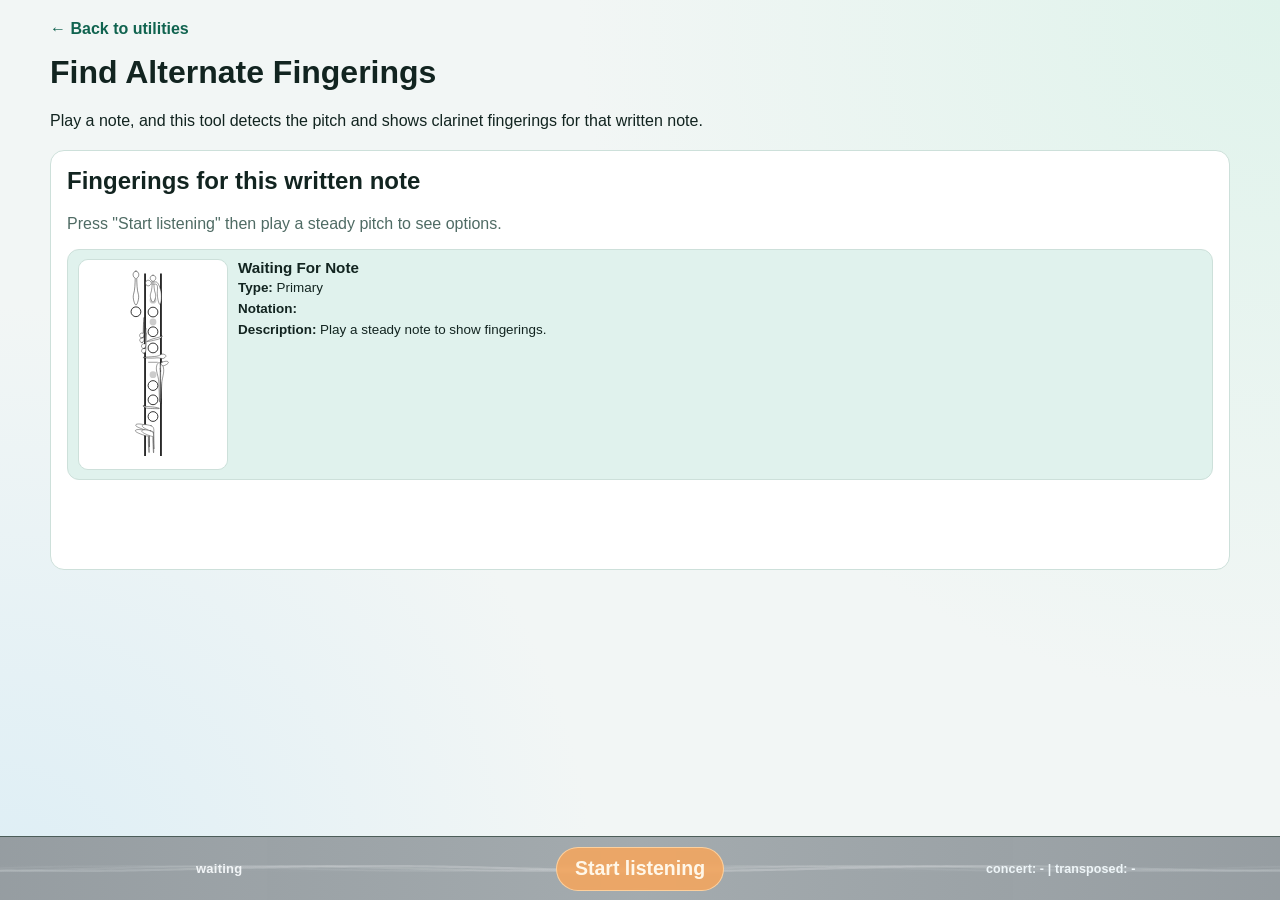
==== commit 121f23a6: "moved some helper texts around and cleaned up a lot of stuff" ====
--- a/alternate-fingerings.html
+++ b/alternate-fingerings.html
@@ -19,35 +19,10 @@
     </header>
 
     <div id="workspace" class="workspace">
-      <section class="controls">
-        <p id="current-tuning" class="status">Clarinet tuning: -</p>
-        <p id="mic-status" class="status">Press Start listening to begin.</p>
-      </section>
-
       <section id="alternate-fingerings-panel" class="fingerings">
         <h2>Fingerings for this written note</h2>
-        <p id="fingering-note" class="muted">Play a steady pitch to see options.</p>
+        <p id="fingering-note" class="muted">Press "Start listening" then play a steady pitch to see options.</p>
         <div id="fingering-list" class="fingering-list"></div>
-      </section>
-
-      <section class="results">
-        <article class="result-card">
-          <h2>Detected / Written Note</h2>
-          <div class="note-pair-row">
-            <div class="note-pair-item">
-              <p class="muted">Concert</p>
-              <p id="concert-note">-</p>
-            </div>
-            <div class="note-pair-item">
-              <p class="muted">Written</p>
-              <div class="written-inline">
-                <p id="written-note">-</p>
-                <div id="staff"></div>
-              </div>
-            </div>
-          </div>
-          <p id="concert-freq" class="muted"></p>
-        </article>
       </section>
 
       <section class="pitch-visualizer" data-dev-only hidden>
@@ -67,7 +42,6 @@
   <script src="js/music-core.js"></script>
   <script src="js/dev-mode.js"></script>
   <script src="js/bottom-bar.js"></script>
-  <script src="js/staff-render.js"></script>
   <script src="js/pitch-detector.js"></script>
   <script src="js/fingering-db.js"></script>
   <script src="js/fingering-renderer.js"></script>
--- a/styles.css
+++ b/styles.css
@@ -142,61 +142,6 @@
   margin: 0;
 }
 
-.reorderable-panel {
-  margin-top: 0 !important;
-  transition: transform 180ms ease, box-shadow 180ms ease, opacity 180ms ease;
-  position: relative;
-}
-
-.drag-handle {
-  position: absolute;
-  left: -14px;
-  top: 14px;
-  z-index: 12;
-  display: inline-flex;
-  align-items: center;
-  justify-content: center;
-  width: 30px;
-  height: 78px;
-  padding: 0;
-  border: 1px solid var(--line);
-  border-radius: 8px;
-  background: #f4fbf8;
-  color: #0f4f3f;
-  cursor: move;
-  user-select: none;
-  -webkit-user-select: none;
-  -webkit-touch-callout: none;
-  touch-action: manipulation;
-  margin: 0;
-}
-
-.drag-grip {
-  width: 14px;
-  height: 14px;
-  opacity: 0.85;
-  background-image: radial-gradient(currentColor 1.4px, transparent 1.5px);
-  background-size: 6px 6px;
-  background-position: 0 0;
-}
-
-.reorderable-panel.is-reordering {
-  opacity: 0.96;
-  box-shadow: 0 18px 34px rgba(10, 34, 27, 0.25);
-  position: relative;
-  z-index: 18;
-  cursor: grabbing;
-}
-
-body.reordering-active {
-  user-select: none;
-  -webkit-user-select: none;
-}
-
-body.reordering-active .reorderable-panel:not(.is-reordering) {
-  transition: transform 220ms cubic-bezier(0.22, 1, 0.36, 1), box-shadow 180ms ease, opacity 180ms ease;
-}
-
 .results {
   display: grid;
   grid-template-columns: repeat(auto-fit, minmax(280px, 1fr));
@@ -502,7 +447,7 @@
 .staff-showcase-card {
   border: 1px solid var(--line);
   border-radius: 14px;
-  background: var(--panel);
+  background: var(--card);
   padding: 0.8rem;
 }
 
@@ -876,7 +821,6 @@
     gap: 1rem;
   }
 
-  #workspace .controls,
   #workspace .results,
   #workspace .fingerings {
     grid-column: 1 / -1;
@@ -889,14 +833,44 @@
 
   #play-after-workspace,
   #play-note-workspace,
+  #play-these-workspace,
   #fingering-chart-workspace {
     display: grid;
     grid-template-columns: minmax(320px, 1fr) minmax(320px, 1fr);
     gap: 1rem;
   }
 
+  #play-after-workspace,
+  #play-note-workspace,
+  #play-these-workspace {
+    grid-template-columns: minmax(420px, 1.35fr) minmax(320px, 1fr);
+    align-items: start;
+  }
+
   #play-after-workspace .score-panel,
   #play-note-workspace .score-panel,
+  #play-these-workspace .score-panel {
+    grid-column: 1;
+    grid-row: 1 / span 2;
+    margin-top: 0;
+  }
+
+  #play-after-workspace .game-controls,
+  #play-note-workspace .game-controls,
+  #play-these-workspace .game-controls {
+    grid-column: 2;
+    grid-row: 1;
+    margin-top: 0;
+  }
+
+  #play-after-workspace .game-info,
+  #play-note-workspace .game-info,
+  #play-these-workspace .game-info {
+    grid-column: 2;
+    grid-row: 2;
+    margin-top: 0;
+  }
+
   #fingering-chart-workspace .fingerings {
     grid-column: 1 / -1;
   }
@@ -942,13 +916,6 @@
   .big {
     font-size: 1.1rem;
     line-height: 1.05;
-  }
-
-  .drag-handle {
-    left: -10px;
-    top: 10px;
-    width: 28px;
-    height: 72px;
   }
 
   .note-pair-row {
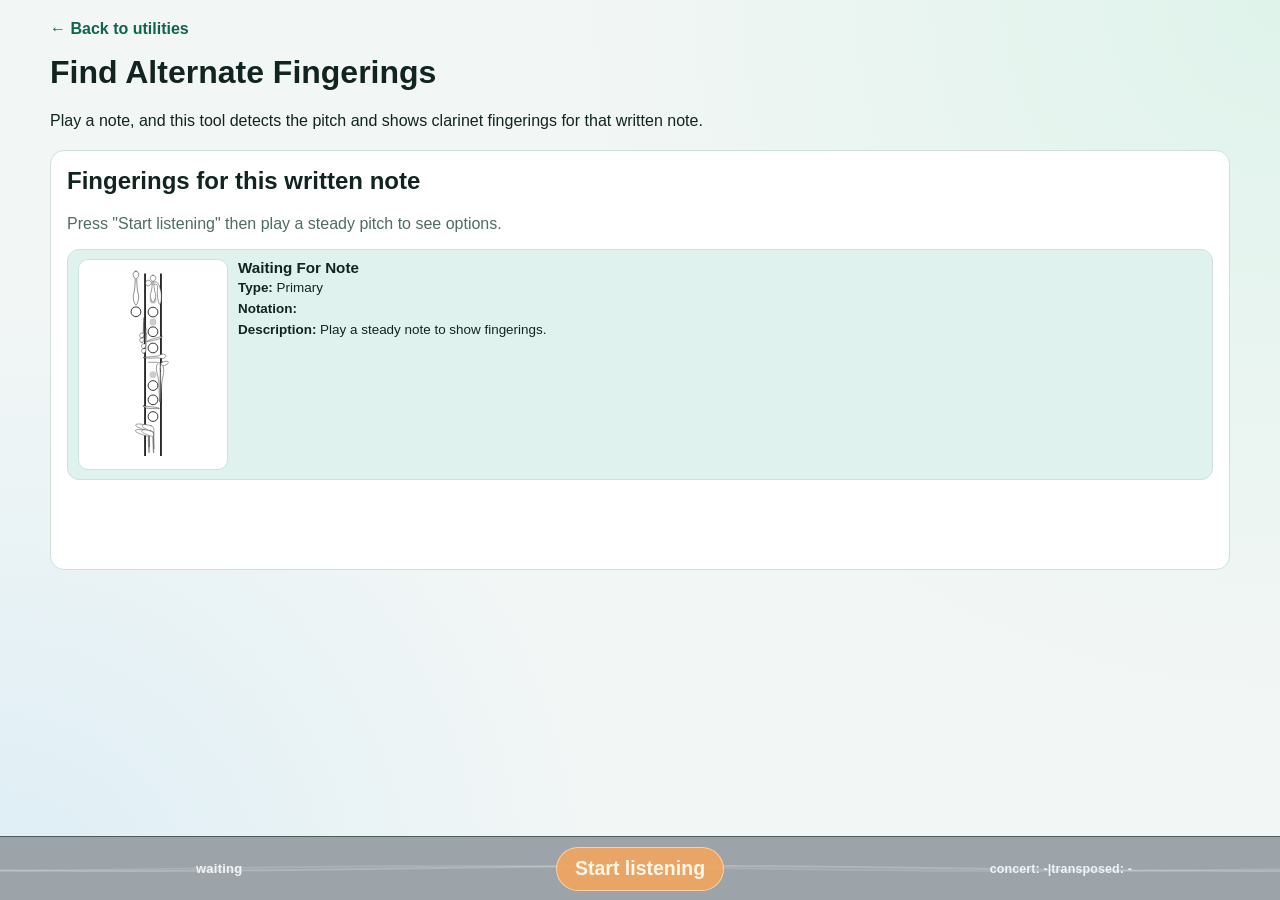
==== commit 3606f83d: "fixed fingering tables?" ====
--- a/alternate-fingerings.html
+++ b/alternate-fingerings.html
@@ -43,6 +43,7 @@
   <script src="js/dev-mode.js"></script>
   <script src="js/bottom-bar.js"></script>
   <script src="js/pitch-detector.js"></script>
+  <script src="js/wfg-alt-db.js"></script>
   <script src="js/fingering-db.js"></script>
   <script src="js/fingering-renderer.js"></script>
   <script src="js/alternate-fingerings.js"></script>
--- a/styles.css
+++ b/styles.css
@@ -82,10 +82,69 @@
   transition: transform 140ms ease, box-shadow 140ms ease;
 }
 
+.utility-card {
+  border-color: var(--utility-line, var(--line));
+  background: var(--utility-bg, var(--card));
+}
+
+.utility-card-alt-fing {
+  --utility-bg: #edf8f1;
+  --utility-line: #c6e7d2;
+}
+
+.utility-card-play-after {
+  --utility-bg: #eef6ff;
+  --utility-line: #c8ddf8;
+}
+
+.utility-card-play-note {
+  --utility-bg: #fff3e9;
+  --utility-line: #f2d6bd;
+}
+
+.utility-card-play-these {
+  --utility-bg: #f0f7ff;
+  --utility-line: #c9dcf1;
+}
+
+.utility-card-transpose {
+  --utility-bg: #f5efff;
+  --utility-line: #d8c8f0;
+}
+
+.utility-card-chart {
+  --utility-bg: #eefaf8;
+  --utility-line: #c8e8e1;
+}
+
+.utility-card-layer-map {
+  --utility-bg: #fff8e9;
+  --utility-line: #f0e0bd;
+}
+
+.utility-card-staff-showcase {
+  --utility-bg: #f2f2fa;
+  --utility-line: #d6d6eb;
+}
+
+.utility-card-dev-pitch {
+  --utility-bg: #eef8ff;
+  --utility-line: #cadef0;
+}
+
 .card:hover,
 .card:focus-visible {
   transform: translateY(-2px);
   box-shadow: 0 8px 18px rgba(20, 56, 47, 0.1);
+}
+
+.card.card-disabled {
+  opacity: 0.48;
+  pointer-events: none;
+  cursor: not-allowed;
+  transform: none !important;
+  box-shadow: none !important;
+  filter: grayscale(0.15);
 }
 
 .controls {
@@ -97,6 +156,20 @@
 
 .controls label {
   font-weight: 700;
+}
+
+.global-controls {
+  justify-content: space-between;
+}
+
+.global-controls-group {
+  display: inline-flex;
+  align-items: center;
+  gap: 0.75rem;
+}
+
+.global-controls-right {
+  margin-left: auto;
 }
 
 select,
@@ -582,6 +655,14 @@
   max-width: 100%;
 }
 
+.bottom-bar-pitch-line {
+  display: inline;
+}
+
+.bottom-bar-pitch-sep {
+  display: inline;
+}
+
 .bottom-bar.waiting .bottom-bar-status {
   color: #f2f5f7;
 }
@@ -814,6 +895,10 @@
   max-width: none;
 }
 
+#ptn2-score {
+  overflow-x: auto;
+}
+
 @media (min-width: 980px) {
   #workspace {
     display: grid;
@@ -833,6 +918,7 @@
 
   #play-after-workspace,
   #play-note-workspace,
+  #transpose-concert-workspace,
   #play-these-workspace,
   #fingering-chart-workspace {
     display: grid;
@@ -842,6 +928,7 @@
 
   #play-after-workspace,
   #play-note-workspace,
+  #transpose-concert-workspace,
   #play-these-workspace {
     grid-template-columns: minmax(420px, 1.35fr) minmax(320px, 1fr);
     align-items: start;
@@ -849,6 +936,7 @@
 
   #play-after-workspace .score-panel,
   #play-note-workspace .score-panel,
+  #transpose-concert-workspace .score-panel,
   #play-these-workspace .score-panel {
     grid-column: 1;
     grid-row: 1 / span 2;
@@ -857,6 +945,7 @@
 
   #play-after-workspace .game-controls,
   #play-note-workspace .game-controls,
+  #transpose-concert-workspace .game-controls,
   #play-these-workspace .game-controls {
     grid-column: 2;
     grid-row: 1;
@@ -865,6 +954,7 @@
 
   #play-after-workspace .game-info,
   #play-note-workspace .game-info,
+  #transpose-concert-workspace .game-info,
   #play-these-workspace .game-info {
     grid-column: 2;
     grid-row: 2;
@@ -885,6 +975,21 @@
     align-items: stretch;
   }
 
+  .global-controls {
+    justify-content: flex-start;
+  }
+
+  .global-controls-group {
+    width: 100%;
+    display: flex;
+    align-items: stretch;
+    gap: 0.55rem;
+  }
+
+  .global-controls-right {
+    margin-left: 0;
+  }
+
   select,
   button,
   input[type="search"] {
@@ -894,6 +999,38 @@
   .control-row label {
     min-width: 0;
     width: 100%;
+  }
+
+  .bottom-bar-content {
+    padding: 0.48rem 0.4rem;
+    gap: 0.22rem;
+  }
+
+  .bottom-bar-section-pitch {
+    justify-content: flex-end;
+    padding-right: 0.12rem;
+    overflow: visible;
+  }
+
+  .bottom-bar-pitch {
+    display: inline-flex;
+    flex-direction: column;
+    align-items: flex-end;
+    justify-content: center;
+    white-space: normal;
+    overflow: visible;
+    text-overflow: clip;
+    max-width: none;
+    line-height: 1.06;
+    font-size: 0.72rem;
+  }
+
+  .bottom-bar-pitch-line {
+    display: block;
+  }
+
+  .bottom-bar-pitch-sep {
+    display: none;
   }
 
   .game-info {
@@ -959,18 +1096,18 @@
   }
 
   .chart-fingering-row {
-    grid-template-columns: 80px 82px minmax(0, 1fr);
+    grid-template-columns: 96px 82px minmax(0, 1fr);
     gap: 0.3rem;
     padding-top: 0.22rem;
   }
 
   .chart-clef-col,
   .chart-clef-spacer {
-    min-height: 56px;
+    min-height: 70px;
   }
 
   .chart-staff-svg {
-    width: 78px;
+    width: 94px;
     border-radius: 6px;
   }
 
@@ -1058,3 +1195,42 @@
   }
 
 }
+
+.dev-pitch-panel h2 {
+  margin-bottom: 0.15rem;
+  font-size: 2rem;
+}
+
+.dev-note-grid {
+  display: grid;
+  gap: 0.55rem;
+  margin: 0.8rem 0 0.9rem;
+}
+
+.dev-note-row-staff {
+  border: 1px solid var(--line);
+  border-radius: 10px;
+  background: #f7fbfa;
+  padding: 0.3rem 0.35rem;
+  min-height: 136px;
+  overflow: hidden;
+}
+
+.dev-note-row-staff .staff-svg {
+  width: 100%;
+  height: 128px;
+  display: block;
+}
+
+.dev-slider-wrap {
+  border: 1px solid var(--line);
+  border-radius: 10px;
+  background: #fff;
+  padding: 0.45rem;
+}
+
+#dev-pitch-slider {
+  width: 100%;
+  height: 98px;
+  display: block;
+}
